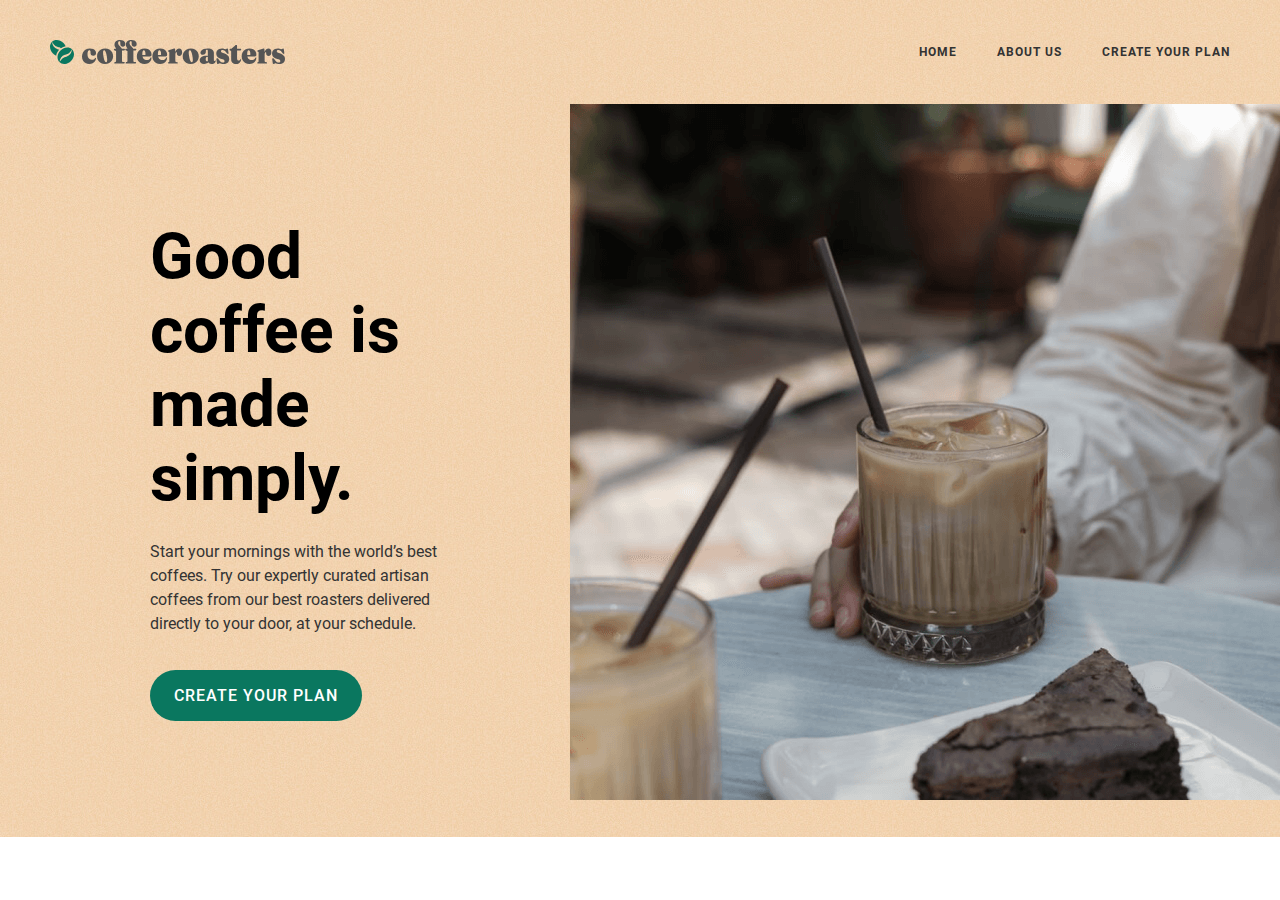
==== aboutus.html @ 38678e7b "the third data section of the site has been redesigned and the site’s logos have been given hover st" ====
<!DOCTYPE html>
<html lang="en">
<head>
    <meta charset="UTF-8">
    <meta http-equiv="X-UA-Compatible" content="IE=edge">
    <meta name="viewport" content="width=device-width, initial-scale=1.0">
    <title>CoffeRoasters</title>
    <!-- STYLE -->
    <link rel="stylesheet" href="css/normalize.css">
    <link rel="stylesheet" href="css/styles.css">
</head>
<body>
      <!-- SITE-HEADER -->
      <div class="site-header-wrapper">
        <header class="site-header">
            <div class="site-header-container container">
                <a class="site-header-logo" href="#">
                    <img class="site-header-logo-img" src="img/Group 3614.svg" alt="logo" width="235" height="24">
                </a>
                <!-- SITENAV -->
                <nav class="sitenav">
                    <ul class="sitenav-title-link-list">
                        <li class="sitenav-list"><a class="sitenav-link" href="#">HOME</a></li>
                        <li class="sitenav-list"><a class="sitenav-link" href="#">ABOUT US</a></li>
                        <li class="sitenav-list"><a class="sitenav-link" href="#">Create your plan</a></li>
                    </ul>
                </nav>
            </div>
        </header>
            <!-- FIRST-SECTION -->
            <section class="first-section">
                <div class="first-section-information container">
                    <div class="first-section-title">
                        <h2 class="first-section-heading">Good coffee is made simply.</h2>
                        <p class="first-section-text">Start your mornings with the world’s best coffees. Try our expertly curated artisan coffees from our best roasters delivered directly to your door, at your schedule.</p>
                        <a class="main-link" href="#">Create your plan</a>
                    </div>
                    <img class="first-section-img first-section-img-index" src="img/Rectangle679.png" alt="coffe" width="710" height="696" srcset="img/Rectangle679.png 1x, img/Rectangle679@2x.png 2x">
                </div>
            </section>
    </div>
</body>
</html>
---- css/styles.css ----
/* CUSTOM-PROPS */
:root {
    --background-main-link:#0A775F;
    --color-heading:#000;
    --color-main-heading-text:#333;
    --color:#fff;
    --color-main-links:#c99b67;
    --global-color:#F3D7B7;
    --section-link:#F8F8F2;
    --font:"Roboto", "Arial", sans-serif;
}
/* FONTS */
@font-face {
    font-family: 'Roboto';
    src: url('../fonts/Roboto-Bold.woff2') format('woff2'),
    url('../fonts/Roboto-Bold.woff') format('woff');
    font-weight: bold;
    font-style: normal;
    font-display: swap;
}

@font-face {
    font-family: 'Roboto';
    src: url('../fonts/Roboto-Regular.woff2') format('woff2'),
    url('../fonts/Roboto-Regular.woff') format('woff');
    font-weight: normal;
    font-style: normal;
    font-display: swap;
}

@font-face {
    font-family: 'Roboto';
    src: url('../fonts/Roboto-Medium.woff2') format('woff2'),
    url('../fonts/Roboto-Medium.woff') format('woff');
    font-weight: 500;
    font-style: normal;
    font-display: swap;
}

/* GLOBAL */
* {
    box-sizing: border-box;
}

html {
    
    height: 100%;
    scroll-behavior: smooth;
}

*,
*::before
*::after {
    box-sizing: inherit;
}

body {
    display: flex;
    flex-direction: column;
    height: 100%;
    padding: 0;
    margin: 0;
    font-weight: 400;
    font-size: 16px;
    line-height: 24px;
    background-color: var(--color);
    color: var(--color-main-heading-text);
    font-family: var(--font);
}

*:focus {
    outline-color: var(--background-main-link);                             
    outline-offset: 2px;
    outline-width: 2px;
    outline-style: dashed;
}

img {
    max-width: 100%;
    height: auto;
}

.container {
    width: 100%;
    max-width: 1440px;
    padding-left: 20px;
    padding-right: 20px;
    margin-left: auto;
    margin-right: auto;
}

/* SITE-HEADER */

.site-header-wrapper {
    background-color: var(--global-color);
    background-image: url("../img/site-header-fon.jpg");
}

.site-header {
    padding-top: 40px;
    padding-bottom: 40px;
}

.site-header-container {
    display: flex;
    align-items: center;
    justify-content: space-between;
    padding-left: 50px;
    padding-right: 50px;
}

.site-header-logo {
    display: flex;
    text-decoration: none;
    flex-shrink: 0;
    transition: 0.4s ease;
}

.site-header-logo:hover {
    opacity: 0.8;
}

.site-header-logo:active {
    opacity: 0.6;
}

.site-header-logo-img {
    display: block;
    width: 235px;
    height: 24px;
    margin-right: 10px;
    object-fit: contain;
}


/* SITENAV */
.sitenav-list {
    list-style: none;
}

.sitenav-list:not(:last-child) {
    margin-right: 40px;
}

.sitenav-title-link-list {
    display: flex;
    align-items: center;
    margin: 0;
    padding: 0;
}

.sitenav-link {
    display: block;
    font-weight: 700;
    font-size: 12px;
    line-height: normal;
    letter-spacing: 1px;
    font-weight: bold;
    text-transform: uppercase;
    text-decoration: none;
    white-space: nowrap;
    color: var(--color-main-heading-text);
}

.sitenav-link:hover {
    border-bottom: 2px solid var(--background-main-link);
}


.sitenav-link:active {
    opacity: 0.6;
}

/* FIRST-SECTION */

.first-section-information {
    display: flex;
    padding-left: 0;
    padding-right: 0;
}
.first-section-title {
    width: 100%;
    max-width: 730px;
    padding-top: 116px;
    padding-bottom: 116px;
    padding-left: 150px;
    padding-right: 116px;
}

.first-section-heading {
    font-size: 64px;
    line-height: 74px;
    margin-top: 0;
    margin-bottom: 24px;
    color: var(--color-heading);
}
.first-section-text {
    font-size: 16px;
    line-height: 24px;
    margin: 0;
    margin-bottom: 34px;
}

.main-link {
    display: inline-block;
    font-weight: 500;
    font-size: 16px;
    line-height: 19px;
    color: var(--color);
    background-color: var(--background-main-link);
    letter-spacing: 1px;
    font-variant: small-caps;
    padding: 16px 24px;
    border: none;
    cursor: pointer;
    border-radius: 100px;
    text-decoration: none;
    text-transform: uppercase;
    white-space: nowrap;
    transition: 0.5s ease;
}

.main-link:hover {
    color: var(--background-main-link);
    background-color: var(--color);
}

.first-section-img {
    width: 710px;
    object-fit: cover;
}

.first-section-img-index {
    height: 696px;
}

/* MAIN-CONTENT */
.main-content {
    flex-grow: 1;
}

.main-section {
    background-color: var(--color);
    margin-top: 20px;
    margin-bottom: 20px;
}

.main-info {
    padding-left: 143px;
    padding-right: 143px;
    padding-bottom: 50px;
    margin-right: 20px;
    margin-left: 20px;
    background-color: var(--color);
    background-image: url("../img/main-content-fon-bg.jpg");
}

.main-info-heading {
    font-weight: 700;
    font-size: 50px;
    line-height: 59px;
    text-align: center;
    text-transform: uppercase;
    margin: 0;
    margin-bottom: 80px;
    color: var(--color-heading);
}

.main-info-section {
    display: flex;
    align-items: center;
}

.main-info-section-img {
    flex-shrink: 0;
    width: 450px;
    height: 375px;
    object-fit: cover;
}

.main-info-title-one {
    padding-left: 117px;
    padding-right: 97px;
}

.main-info-title-two {
    padding-left: 157px;
    padding-right: 117px;
}

.main-info-title-three {
    padding-left: 117px;
    padding-right: 157px;
}

.main-info-title-four {
    padding-left: 157px;
    padding-right: 97px;
}

.main-info-section-heading {
    font-weight: 500;
    font-size: 48px;
    line-height: 56px;
    text-transform: uppercase;
    margin: 0;
    margin-bottom: 10px;
    color: var(--color-main-heading-text);
}

.main-info-section-text {
    width: 453px;
    font-size: 22px;
    line-height: 34px;
    margin: 0;
    color: var(--color-main-heading-text);
}

/* SUB-DATA */
.sub-section {
    background-color: var(--color); 
    margin-bottom: 289px;
}

.sub-data {
    background-image: url("../img/2fon-bg.jpg");
    background-color: var(--color-main-links);
    padding-top: 50px;
}

.sub-section-heading {
    font-weight: 700;
    font-size: 50px;
    line-height: 59px;
    text-align: center;
    color: var(--color);
    margin: 0;
    margin-bottom: 10px;
    text-transform: uppercase;
}

.sub-section-text {
    width: 581px;
    line-height: 28px;
    mix-blend-mode: normal;
    text-align: center;
    margin: 0;
    margin-left: 410px;
    margin-right: 409px;
    margin-bottom: 80px;
    color: var(--color);
}

.sub-data-section-info {
    display: flex;
    justify-content: center;
    list-style: none;
    padding: 0;
    margin: 0;
}

.sub-data-section-title {
    margin-bottom: -209px;
}

.sub-data-section-title:not(:last-child) {
    margin-right: 20px;
}

.sub-data-section-img {
    display: block;
    margin-bottom: 28px;
    max-width: 433px;
}

.sub-data-section-heading {
    font-weight: 500;
    font-size: 30px;
    line-height: 35px;
    font-variant: small-caps;
    margin: 0;
    margin-bottom: 10px;
    color: var(--color-main-heading-text);
}

.sub-data-section-text {
    width: 377px;
    font-size: 18px;
    line-height: 28px;
    margin: 0;
    color: var(--color-main-heading-text);
    
}

/* THIRD-SUBSECTION-DATA */
.how-work {
    background-color:var(--background-main-link);
    background-image: url("../img/3foon-bg.jpg");
    padding: 50px 30px;
    margin-bottom: 50px;
}

.choose-content-heading {
    margin-bottom: 80px;
}

.how-work-boxes {
    display: flex;
    list-style: none;
    margin: 0;
    margin-left: -20px;
    margin-bottom: 60px;
    padding: 0;
    counter-reset: how-work;
}

.how-work-box {
    display: flex;
    flex-direction: column;
    margin-left: 20px;
    counter-increment: how-work;
}

.how-work-box::before {
    width: 60px;
    height: 60px;
    background-color: #f8f8f2;
    border: 4px solid #c99b67;
    content: "";
    margin-bottom: 20px;
    display: block;

}

.how-work-box-content {
    display: flex;
    flex-direction: column;
    width: 433px;
    height: 396px;
    padding: 20px 20px 40px;
    background-color: var(--section-link);
}

.how-work-box-content::before {
    content: "0" counter(how-work);
    align-self: end;
    font-size: 64px;
    line-height: 75px;
    margin-bottom: 45px;
}

.how-work-box-content-heading {
    width: 250px;
    font-weight: 500;
    font-size: 40px;
    line-height: 47px;
    margin: 0;
    margin-bottom: 10px; 
    text-transform: uppercase;
}

.how-work-box-content-text {
    margin: 0;
}

.how-work-link {
    text-align: center;
}

.how-work-main-link {
    background-color: var(--color-main-links);
}

.how-work-main-link:hover {
    color: #0A775F;
    background-color: var(--color);
}

/* FOOTER */
.site-footer {
    background-image: url("../img/footer-fon-bg.jpg");
    background-color: var(--global-color);
    padding-top: 60px;
    padding-bottom: 60px;
}

.site-footer-container {
    display: flex;
    align-items: center;
    justify-content: space-between;
    padding-left: 50px;
    padding-right: 50px;
}

.site-footer-logo {
    display: block;
    width: 235px;
    height: 24px;
    transition: 0.4s ease;
}

.site-footer-logo:hover {
    opacity: 0.8;
}

.site-footer-logo:active {
    opacity: 0.6;
}

.site-footer-link-list {
    display: flex;
    align-items: center;
    padding: 0;
    margin: 0;
}

.site-footer-list {
    list-style: none;
}

.site-footer-list:not(:last-child) {
    margin-right: 40px;
}

.site-footer-link {
    text-decoration: none;
    font-weight: 700;
    line-height: 19px;
    text-align: center;
    letter-spacing: 1px;
    text-transform: uppercase;
    color: var(--color-main-heading-text);
}

.site-footer-link:hover {
    color: var(--background-main-link);
    border-bottom: 2px solid var(--background-main-link);
}

.social-network {
    display: flex;
    align-items: center;
    padding: 0;
    margin: 0;
}

.social-network-icon {
    list-style: none;
}

.social-network-icon:not(:last-child) {
    margin-right: 30px;
}

.social-network-icon-link {
    display: flex;
    width: 30px;
    height: 30px;
    color: var(--color-main-heading-text);
    transition: 0.4s ease;
}

.social-network-icon-link:hover {
    opacity: 0.4;
}

/* RETINA-BG */
@media
only screen and (-webkit-min-device-pixel-ratio: 2),
only screen and (   min--moz-device-pixel-ratio: 2),
only screen and (     -o-min-device-pixel-ratio: 2/1),
only screen and (        min-device-pixel-ratio: 2),
only screen and (                min-resolution: 192dpi),
only screen and (                min-resolution: 2dppx) { 
.site-header {
    background-image: url("../img/site-header-fon@2x.jpg");
}   
.sub-data {
    background-image: url("../img/2fon-bg@2x.jpg");
}
.how-work {
    background-image: url("../img/3foon-bg@2x.png");
}
.site-footer {
    background-image: url("../img/footer-fon-bg@2x.jpg");
}
.main-info {
    background-image: url("../img/main-content-fon-bg@2x.png");
}
}
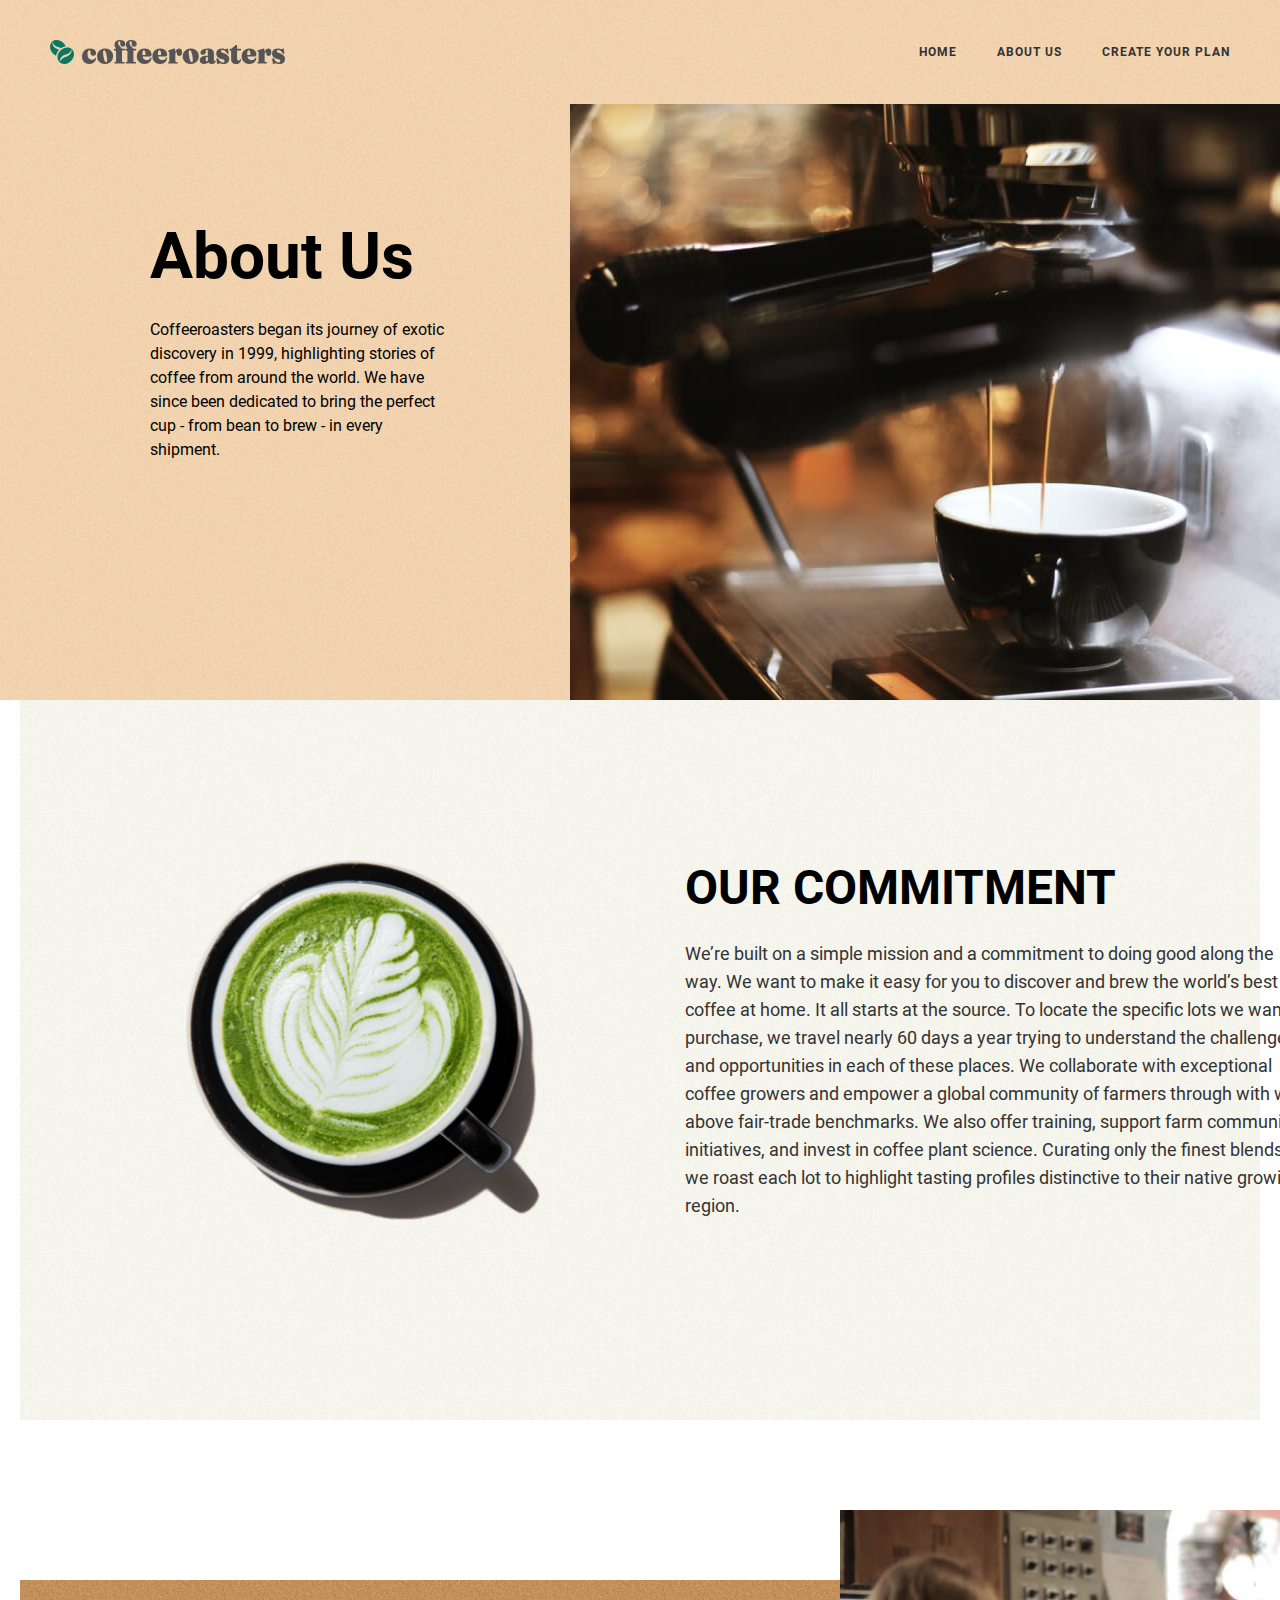
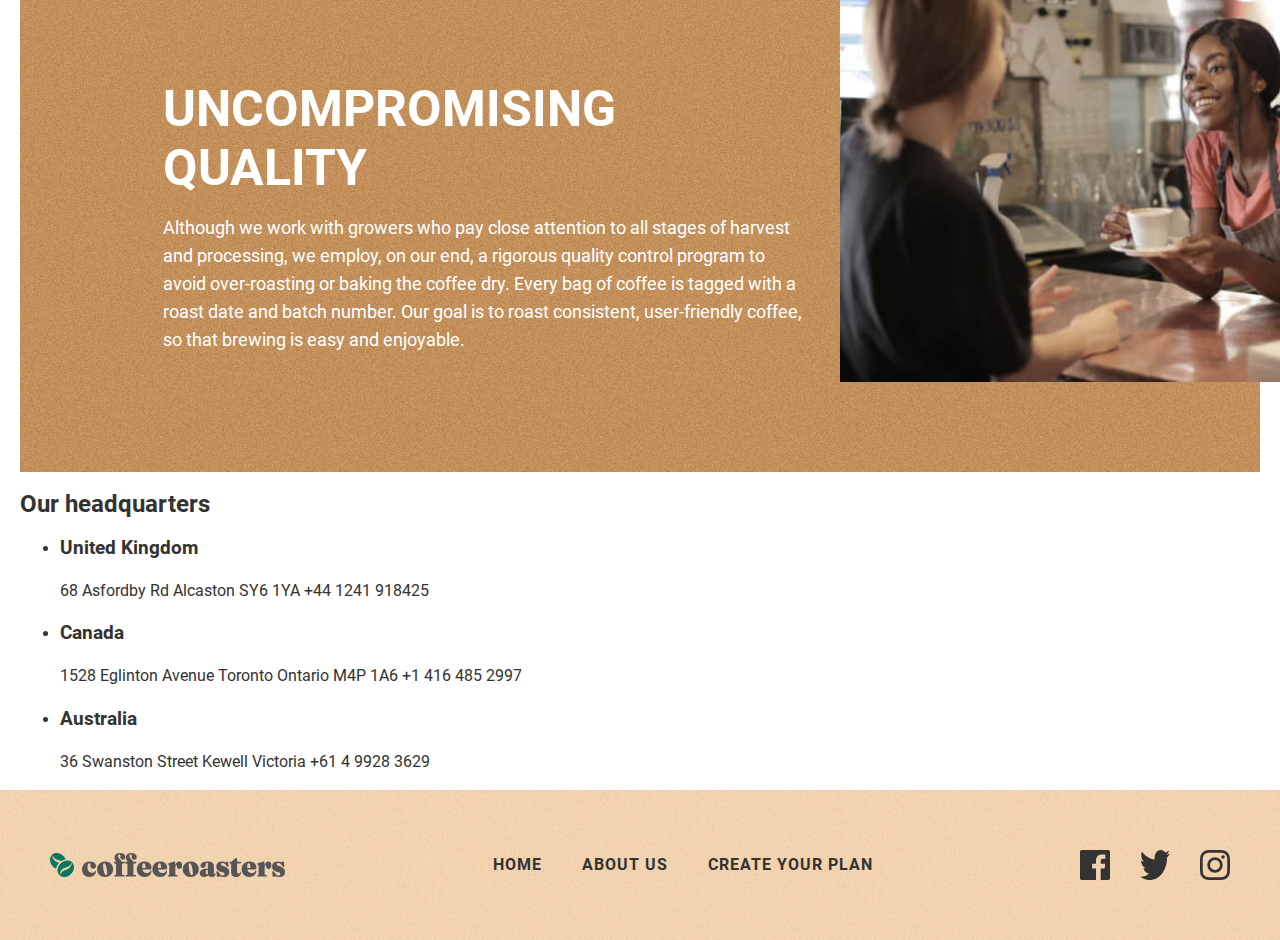
==== commit fb4602e5: "add main-quality style" ====
--- a/aboutus.html
+++ b/aboutus.html
@@ -10,8 +10,8 @@
     <link rel="stylesheet" href="css/styles.css">
 </head>
 <body>
-      <!-- SITE-HEADER -->
-      <div class="site-header-wrapper">
+    <!-- SITE-HEADER -->
+    <div class="site-header-wrapper">
         <header class="site-header">
             <div class="site-header-container container">
                 <a class="site-header-logo" href="#">
@@ -20,24 +20,103 @@
                 <!-- SITENAV -->
                 <nav class="sitenav">
                     <ul class="sitenav-title-link-list">
-                        <li class="sitenav-list"><a class="sitenav-link" href="#">HOME</a></li>
+                        <li class="sitenav-list"><a class="sitenav-link" href="index.html">HOME</a></li>
                         <li class="sitenav-list"><a class="sitenav-link" href="#">ABOUT US</a></li>
                         <li class="sitenav-list"><a class="sitenav-link" href="#">Create your plan</a></li>
                     </ul>
                 </nav>
             </div>
         </header>
-            <!-- FIRST-SECTION -->
-            <section class="first-section">
-                <div class="first-section-information container">
-                    <div class="first-section-title">
-                        <h2 class="first-section-heading">Good coffee is made simply.</h2>
-                        <p class="first-section-text">Start your mornings with the world’s best coffees. Try our expertly curated artisan coffees from our best roasters delivered directly to your door, at your schedule.</p>
-                        <a class="main-link" href="#">Create your plan</a>
+        <!-- FIRST-SECTION -->
+        <section class="first-section">
+            <div class="first-section-information container">
+                <div class="first-section-title">
+                    <h2 class="first-section-heading">About Us</h2>
+                    <p class="first-section-text first-section-text-two">Coffeeroasters began its journey of exotic discovery in 1999, highlighting stories of coffee from around the world. We have since been dedicated to bring the perfect cup - from bean to brew - in every shipment.</p>
+                </div>
+                <img class="first-section-img first-section-img-two" src="img/headeraboutus.jpg" alt="coffe" width="710" height="596" srcset="img/headeraboutus.jpg 1x, img/headeraboutus@2x.jpg 2x">
+            </div>
+        </section>
+    </div>
+    
+    <!-- OUR COMMITMENT -->
+    <main>
+        <div class="container">
+            <div class="main-commitment">
+                <div class="our-commitment">
+                    <div class="commit">
+                        <h2 class="our-commitment-heading main-info-section-heading">Our commitment</h2>
+                        <p class="our-commitment-text sub-data-section-text">We’re built on a simple mission and a commitment to doing good along the way. We want to make it easy for you to discover and brew the world’s best coffee at home. It all starts at the source. To locate the specific lots we want to purchase, we travel nearly 60 days a year trying to understand the challenges and opportunities in each of these places. We collaborate with exceptional coffee growers and empower a global community of farmers through with well above fair-trade benchmarks. We also offer training, support farm community initiatives, and invest in coffee plant science. Curating only the finest blends, we roast each lot to highlight tasting profiles distinctive to their native growing region.</p>
                     </div>
-                    <img class="first-section-img first-section-img-index" src="img/Rectangle679.png" alt="coffe" width="710" height="696" srcset="img/Rectangle679.png 1x, img/Rectangle679@2x.png 2x">
                 </div>
-            </section>
-    </div>
+            </div>
+            <!-- UNCOMPROMISING-QUALITY -->
+            <div class="main-quality">
+                <div class="main-quality-info">
+                    <div class="main-heading-text-wrapper">
+                        <h2 class="main-quality-heading sub-section-heading">Uncompromising quality</h2>
+                        <p class="main-quality-text sub-data-section-text">Although we work with growers who pay close attention to all stages of harvest and processing, we employ, on our end, a rigorous quality control program to avoid over-roasting or baking the coffee dry. Every bag of coffee is tagged with a roast date and batch number. Our goal is to roast consistent, user-friendly coffee, so that brewing is easy and enjoyable.</p>
+                    </div>
+                    <img class="main-quality-img" src="img/quality-img.jpg" alt="photos" width="550" height="500" srcset="img/quality-img.jpg 1x, img/quality-img@2x.jpg 2x">
+                </div>
+            </div>
+
+                <div class="">
+                    <h2 class="">Our headquarters</h2>
+                    <ul class="">
+                        <li class="">
+                            <div class="">
+                                <h3 class="">United Kingdom</h3>
+                                <p class="">68  Asfordby Rd Alcaston SY6 1YA +44 1241 918425</p>
+                            </div>
+                        </li>
+                        <li class="">
+                            <div class="">
+                                <h3 class="">Canada</h3>
+                                <p class="">1528  Eglinton Avenue Toronto Ontario M4P 1A6  +1 416 485 2997</p>
+                            </div>
+                        </li>
+                        <li class="">
+                            <div class="">
+                                <h3 class="">Australia</h3>
+                                <p class="">36 Swanston Street Kewell Victoria +61 4 9928 3629</p>
+                                </div>
+                            </li>
+                        </ul>
+                    </div>
+                </div>
+        </div>
+    </main>
+       <!-- FOOTER -->
+       <footer class="site-footer">
+        <div class="site-footer-container container">
+            <a class="site-footer-logo" href="#">
+                <img class="site-header-logo-img" src="img/Group 3614.svg" alt="logo" width="235" height="24">
+            </a>
+
+                <ul class="site-footer-link-list">
+                    <li class="site-footer-list"><a class="site-footer-link" href="#">HOME</a></li>
+                    <li class="site-footer-list"><a class="site-footer-link" href="#">ABOUT US</a></li>
+                    <li class="site-footer-list"><a class="site-footer-link" href="#">Create your plan</a></li>
+                </ul>
+                <ul class="social-network">
+                    <li class="social-network-icon">
+                        <a class="social-network-icon-link" href="https://www.facebook.com/">
+                            <img src="img/facebook.svg" alt="facebook" width="30" height="30">
+                        </a>
+                    </li>
+                    <li class="social-network-icon">
+                        <a class="social-network-icon-link" href="https://www.twitter.com/">
+                            <img src="img/twitter.svg" alt="twitter" width="30" height="30">
+                        </a>
+                    </li>
+                    <li class="social-network-icon">
+                        <a class="social-network-icon-link" href="https://www.instagram.com/accounts/login/">
+                            <img src="img/instagram.svg" alt="instagram" width="30" height="30">
+                        </a>
+                    </li>
+                </ul>
+        </div>
+    </footer>
 </body>
 </html>--- a/css/styles.css
+++ b/css/styles.css
@@ -199,6 +199,12 @@
     line-height: 24px;
     margin: 0;
     margin-bottom: 34px;
+    color: var(--color-heading);
+}
+
+/* ABOUT-US */
+.first-section-text-two {
+    margin-bottom: 0;
 }
 
 .main-link {
@@ -227,11 +233,12 @@
 
 .first-section-img {
     width: 710px;
+    height: 696px;
     object-fit: cover;
 }
 
-.first-section-img-index {
-    height: 696px;
+.first-section-img-two {
+    height: 596px;
 }
 
 /* MAIN-CONTENT */
@@ -246,11 +253,7 @@
 }
 
 .main-info {
-    padding-left: 143px;
-    padding-right: 143px;
-    padding-bottom: 50px;
-    margin-right: 20px;
-    margin-left: 20px;
+    padding: 50px 143px;
     background-color: var(--color);
     background-image: url("../img/main-content-fon-bg.jpg");
 }
@@ -308,6 +311,13 @@
     color: var(--color-main-heading-text);
 }
 
+/* ABOUT-US */
+.our-commitment-heading {
+    font-weight: 700; 
+    color: var(--color-heading);
+    margin-bottom: 24px;
+}
+
 .main-info-section-text {
     width: 453px;
     font-size: 22px;
@@ -391,6 +401,11 @@
     color: var(--color-main-heading-text);
     
 }
+/* ABOUT-US */
+.our-commitment-text {
+    width: 626px;
+}
+
 
 /* THIRD-SUBSECTION-DATA */
 .how-work {
@@ -587,4 +602,67 @@
 .main-info {
     background-image: url("../img/main-content-fon-bg@2x.png");
 }
-}
+.main-commitment {
+    background-image: url("../img/commitmentfon@2x.jpg");
+}
+.our-commitment {
+    background-image: url("../img/commitmentfon@2x.jpg");
+}
+.main-quality {
+    background-image: url("../img/fon-quality@2x.png");
+}
+}
+
+/* MAIN-COMMITMENT */
+.main-commitment {
+    background-image: url("../img/commitmentfon.jpg");
+    padding: 160px  64px 200px 165px;
+    margin-bottom: 160px;
+}
+
+.our-commitment {
+    background-image: url("../img/out-bg.png");
+    background-repeat: no-repeat;
+    background-size: contain;
+}
+
+.commit {
+    margin-left: 500px;
+}
+
+/* <!-- THIRD-DATA-SECTION --> */
+.main-quality {
+    background-image: url("../img/fon-quality.png");
+    margin-bottom: 20px;
+}
+
+.main-quality-info {
+    display: flex;
+    justify-content: space-between;
+}
+
+.main-heading-text-wrapper {
+    padding-left: 143px;
+    padding-top: 100px;
+    padding-bottom: 118px;
+    padding-right: 38px;
+
+}
+
+.main-quality-heading {
+    margin-bottom: 16px;
+    width: 200px;
+}
+
+.main-quality-text {
+    width: 639px; 
+    color: var(--color);
+}
+
+.main-quality-img {
+    width: 550px;
+    object-fit: contain;
+    margin-top: -80px;
+    padding-bottom: 80px;
+    padding-right: 30px;
+}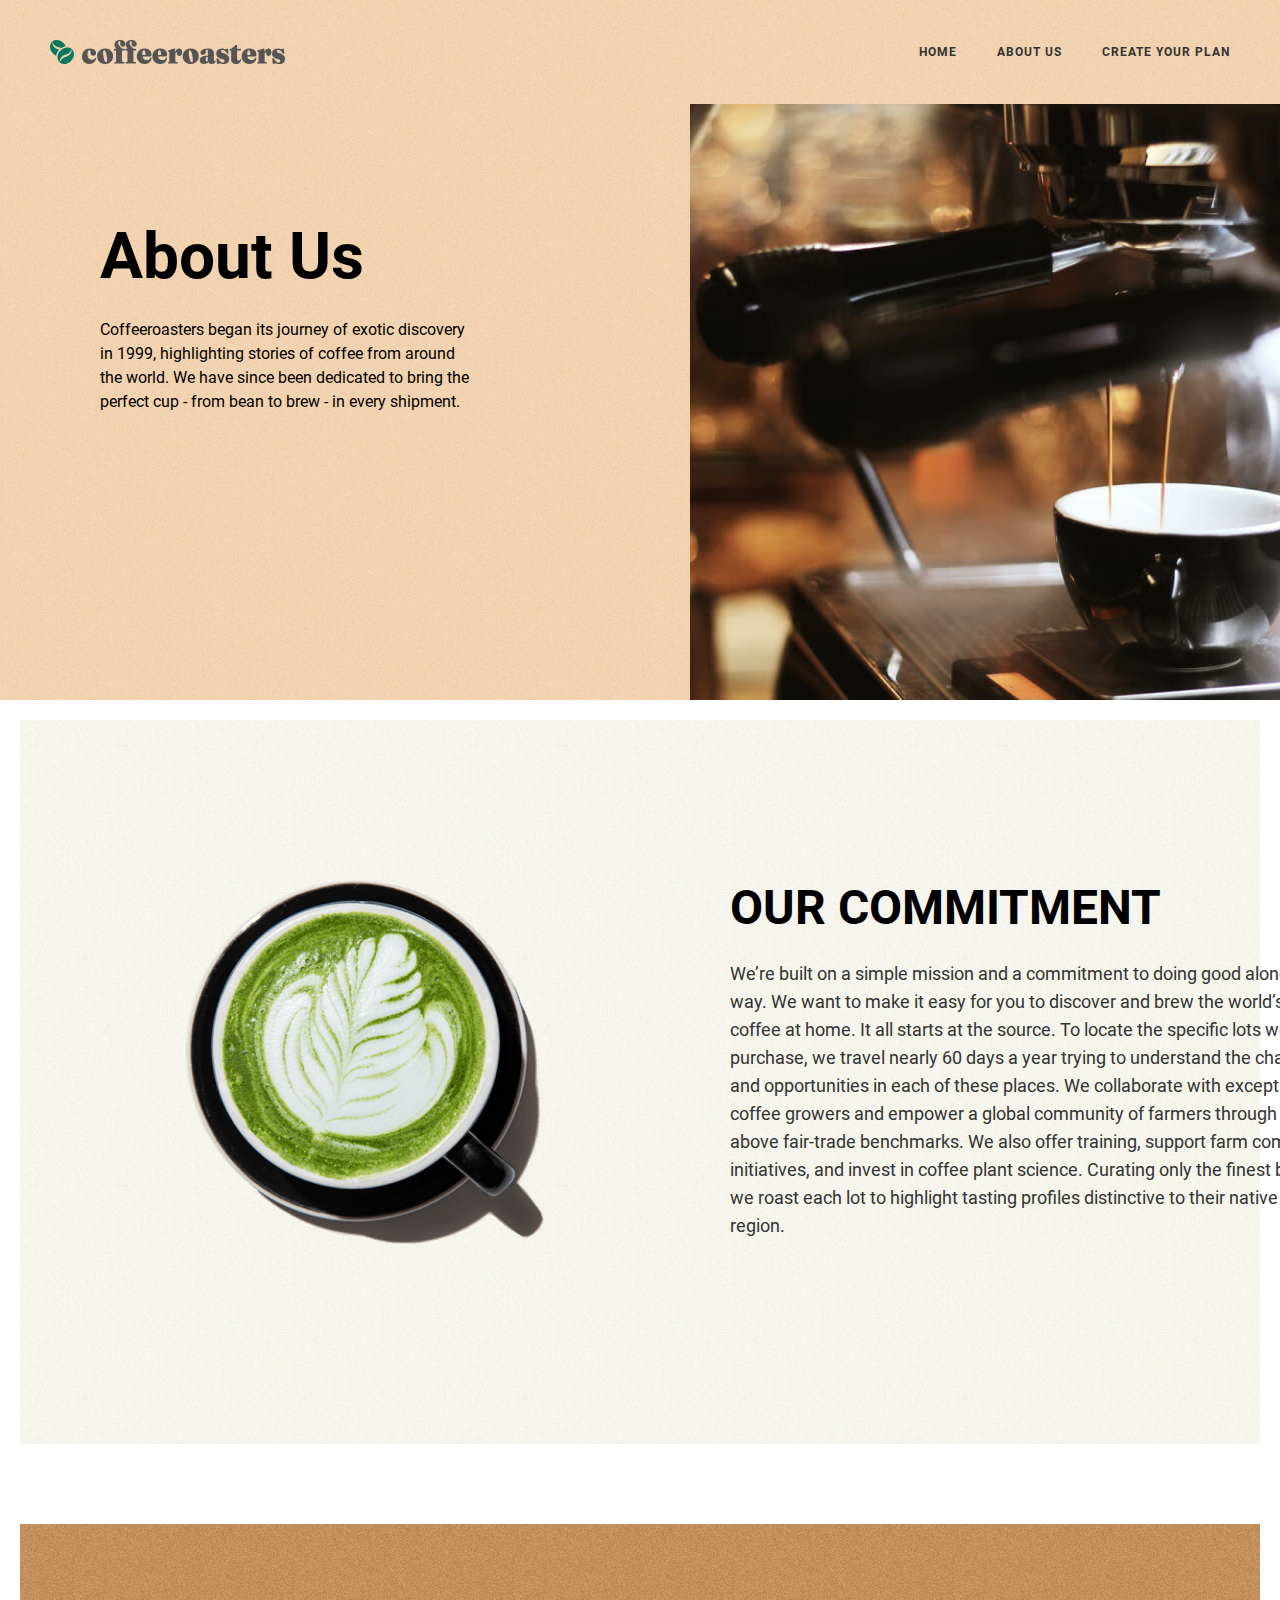
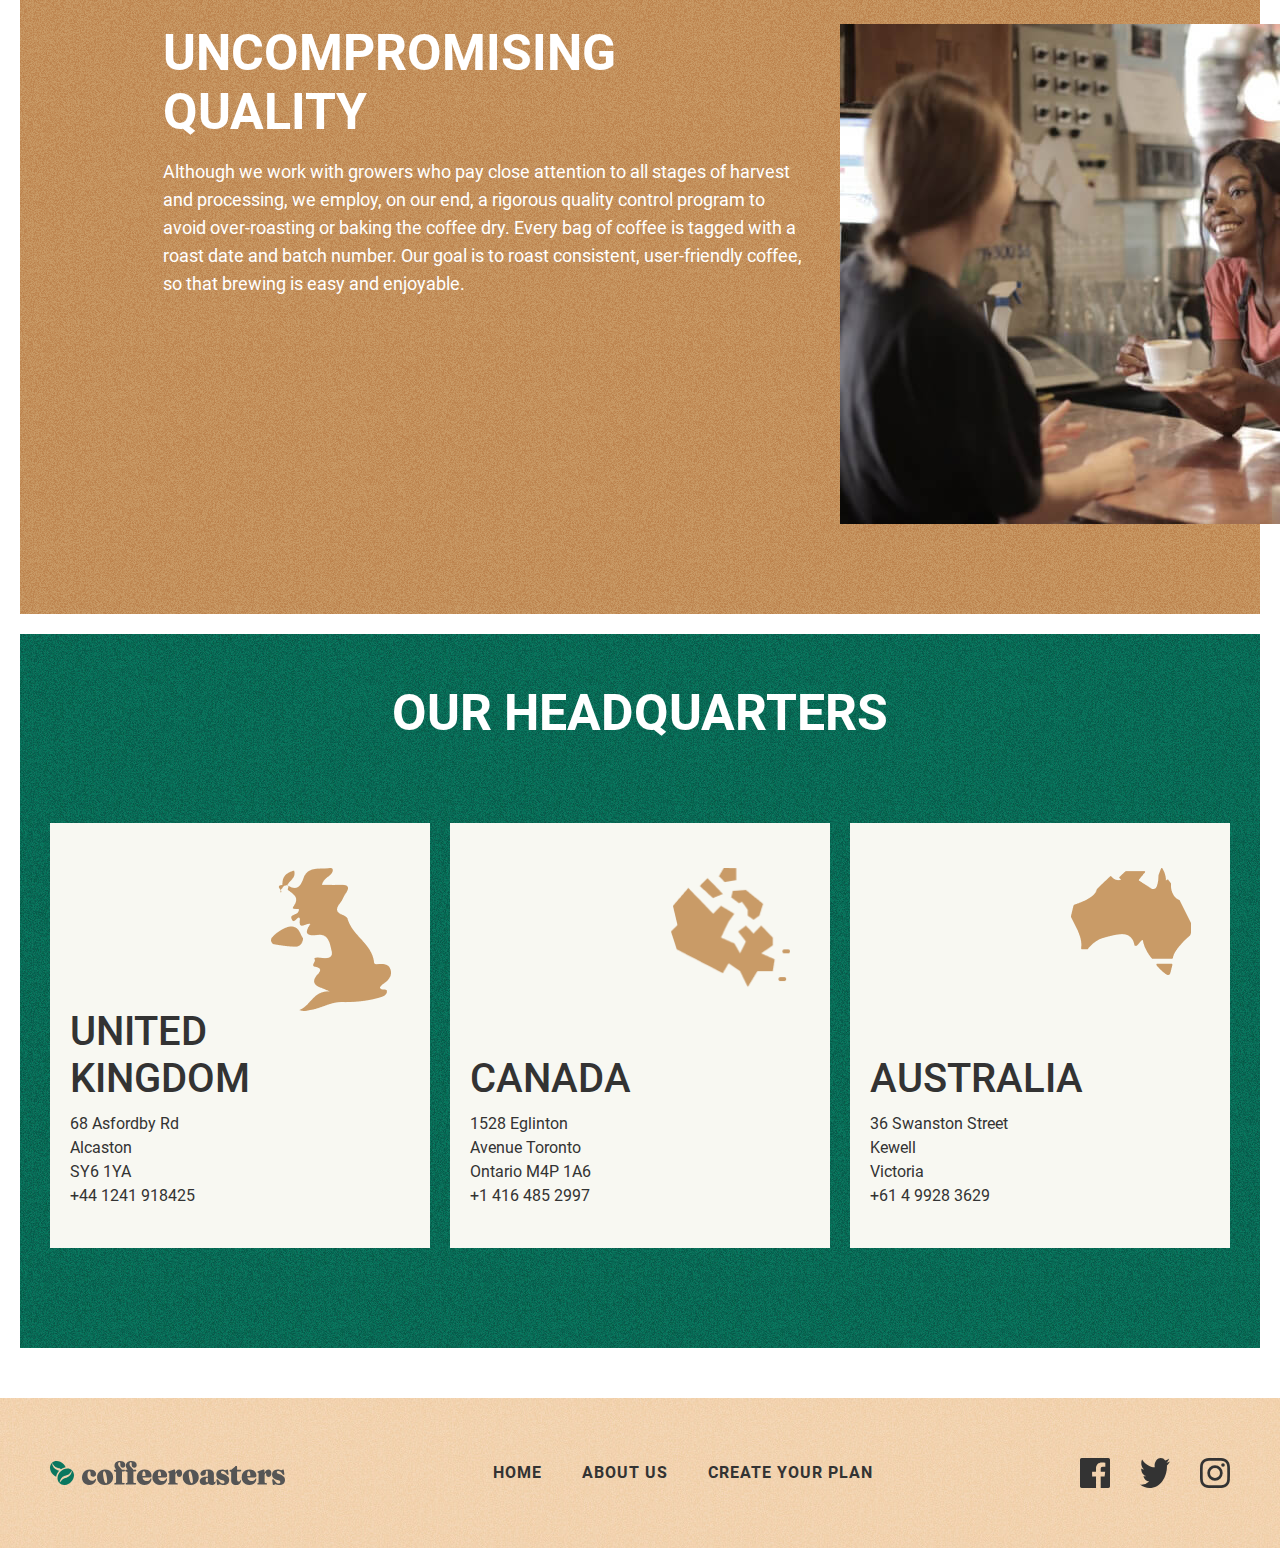
==== commit 13028841: "added style about us" ====
--- a/aboutus.html
+++ b/aboutus.html
@@ -44,6 +44,7 @@
         <div class="container">
             <div class="main-commitment">
                 <div class="our-commitment">
+                    <img class="our-commitment-img" src="img/bacfoon.png" alt="photos" width="" height="" srcset="img/bacfoon.png 1x, img/bacfoon@2x.png 2x">
                     <div class="commit">
                         <h2 class="our-commitment-heading main-info-section-heading">Our commitment</h2>
                         <p class="our-commitment-text sub-data-section-text">We’re built on a simple mission and a commitment to doing good along the way. We want to make it easy for you to discover and brew the world’s best coffee at home. It all starts at the source. To locate the specific lots we want to purchase, we travel nearly 60 days a year trying to understand the challenges and opportunities in each of these places. We collaborate with exceptional coffee growers and empower a global community of farmers through with well above fair-trade benchmarks. We also offer training, support farm community initiatives, and invest in coffee plant science. Curating only the finest blends, we roast each lot to highlight tasting profiles distinctive to their native growing region.</p>
@@ -60,63 +61,68 @@
                     <img class="main-quality-img" src="img/quality-img.jpg" alt="photos" width="550" height="500" srcset="img/quality-img.jpg 1x, img/quality-img@2x.jpg 2x">
                 </div>
             </div>
-
-                <div class="">
-                    <h2 class="">Our headquarters</h2>
-                    <ul class="">
-                        <li class="">
-                            <div class="">
-                                <h3 class="">United Kingdom</h3>
-                                <p class="">68  Asfordby Rd Alcaston SY6 1YA +44 1241 918425</p>
+            
+            <section class="data-section">
+                <div class="main-work how-work">
+                    <h2 class="choose-content-heading sub-section-heading">Our headquarters</h2>
+                    <ul class="how-work-boxes">
+                        <li class="how-work-box-two">
+                            <div class="how-work-box-content-one">
+                                <h3 class="how-work-box-content-heading">United Kingdom</h3>
+                                <p class="how-work-box-content-text box-text">68  Asfordby Rd <br> Alcaston <br> SY6 1YA <br> +44 1241 918425</p>
                             </div>
+                            <img class="how-work-box-img-united box-img" src="" alt="karta" width="120" height="143" srcset="img/united.png 1x, img/united@2x.png 2x">
                         </li>
-                        <li class="">
-                            <div class="">
-                                <h3 class="">Canada</h3>
-                                <p class="">1528  Eglinton Avenue Toronto Ontario M4P 1A6  +1 416 485 2997</p>
+                        <li class="how-work-box-two">
+                            <div class="how-work-box-content-two">
+                                <h3 class="how-work-box-content-heading">Canada</h3>
+                                <p class="how-work-box-content-text box-text">1528  Eglinton Avenue Toronto <br> Ontario M4P 1A6 <br> +1 416 485 2997</p>
                             </div>
+                            <img class="how-work-box-img-canada box-img" src="" alt="karta" width="120" height="143" srcset="img/canada.png 1x, img/canada@2x.png 2x">
                         </li>
-                        <li class="">
-                            <div class="">
-                                <h3 class="">Australia</h3>
-                                <p class="">36 Swanston Street Kewell Victoria +61 4 9928 3629</p>
-                                </div>
-                            </li>
-                        </ul>
-                    </div>
+                        <li class="how-work-box-two">
+                            <div class="how-work-box-content-third">
+                                <h3 class="how-work-box-content-heading">Australia</h3>
+                                <p class="how-work-box-content-text box-text">36 Swanston Street <br> Kewell <br> Victoria <br> +61 4 9928 3629</p>
+                            </div>
+                            <img class="how-work-box-img-australia box-img" src="" alt="karta" width="120" height="143" srcset="img/australia.png 1x, img/australia@2x.png 2x">
+                        </li>
+                    </ul>
                 </div>
-        </div>
-    </main>
-       <!-- FOOTER -->
-       <footer class="site-footer">
-        <div class="site-footer-container container">
-            <a class="site-footer-logo" href="#">
-                <img class="site-header-logo-img" src="img/Group 3614.svg" alt="logo" width="235" height="24">
-            </a>
-
-                <ul class="site-footer-link-list">
-                    <li class="site-footer-list"><a class="site-footer-link" href="#">HOME</a></li>
-                    <li class="site-footer-list"><a class="site-footer-link" href="#">ABOUT US</a></li>
-                    <li class="site-footer-list"><a class="site-footer-link" href="#">Create your plan</a></li>
-                </ul>
-                <ul class="social-network">
-                    <li class="social-network-icon">
-                        <a class="social-network-icon-link" href="https://www.facebook.com/">
-                            <img src="img/facebook.svg" alt="facebook" width="30" height="30">
-                        </a>
-                    </li>
-                    <li class="social-network-icon">
-                        <a class="social-network-icon-link" href="https://www.twitter.com/">
-                            <img src="img/twitter.svg" alt="twitter" width="30" height="30">
-                        </a>
-                    </li>
-                    <li class="social-network-icon">
-                        <a class="social-network-icon-link" href="https://www.instagram.com/accounts/login/">
-                            <img src="img/instagram.svg" alt="instagram" width="30" height="30">
-                        </a>
-                    </li>
-                </ul>
-        </div>
-    </footer>
+            </div>
+        </section>
+    </div>
+</main>
+<!-- FOOTER -->
+<footer class="site-footer">
+    <div class="site-footer-container container">
+        <a class="site-footer-logo" href="#">
+            <img class="site-header-logo-img" src="img/Group 3614.svg" alt="logo" width="235" height="24">
+        </a>
+        
+        <ul class="site-footer-link-list">
+            <li class="site-footer-list"><a class="site-footer-link" href="#">HOME</a></li>
+            <li class="site-footer-list"><a class="site-footer-link" href="#">ABOUT US</a></li>
+            <li class="site-footer-list"><a class="site-footer-link" href="#">Create your plan</a></li>
+        </ul>
+        <ul class="social-network">
+            <li class="social-network-icon">
+                <a class="social-network-icon-link" href="https://www.facebook.com/">
+                    <img src="img/facebook.svg" alt="facebook" width="30" height="30">
+                </a>
+            </li>
+            <li class="social-network-icon">
+                <a class="social-network-icon-link" href="https://www.twitter.com/">
+                    <img src="img/twitter.svg" alt="twitter" width="30" height="30">
+                </a>
+            </li>
+            <li class="social-network-icon">
+                <a class="social-network-icon-link" href="https://www.instagram.com/accounts/login/">
+                    <img src="img/instagram.svg" alt="instagram" width="30" height="30">
+                </a>
+            </li>
+        </ul>
+    </div>
+</footer>
 </body>
 </html>--- a/css/styles.css
+++ b/css/styles.css
@@ -171,20 +171,16 @@
     opacity: 0.6;
 }
 
-/* FIRST-SECTION */
+/* /* FIRST-SECTION * */
 
 .first-section-information {
-    display: flex;
-    padding-left: 0;
-    padding-right: 0;
+    width: 1420px;
+    display: flex;
+    justify-content: space-between;
+    padding-left: 100px;
 }
 .first-section-title {
-    width: 100%;
-    max-width: 730px;
     padding-top: 116px;
-    padding-bottom: 116px;
-    padding-left: 150px;
-    padding-right: 116px;
 }
 
 .first-section-heading {
@@ -205,6 +201,7 @@
 /* ABOUT-US */
 .first-section-text-two {
     margin-bottom: 0;
+    width: 372px;
 }
 
 .main-link {
@@ -423,8 +420,7 @@
     display: flex;
     list-style: none;
     margin: 0;
-    margin-left: -20px;
-    margin-bottom: 60px;
+    margin-bottom: 50px;
     padding: 0;
     counter-reset: how-work;
 }
@@ -465,7 +461,7 @@
 }
 
 .how-work-box-content-heading {
-    width: 250px;
+    width: 0;
     font-weight: 500;
     font-size: 40px;
     line-height: 47px;
@@ -605,7 +601,7 @@
 .main-commitment {
     background-image: url("../img/commitmentfon@2x.jpg");
 }
-.our-commitment {
+.main-commitment {
     background-image: url("../img/commitmentfon@2x.jpg");
 }
 .main-quality {
@@ -617,23 +613,31 @@
 .main-commitment {
     background-image: url("../img/commitmentfon.jpg");
     padding: 160px  64px 200px 165px;
-    margin-bottom: 160px;
+    margin-bottom: 80px;
+    margin-top: 20px;
 }
 
 .our-commitment {
-    background-image: url("../img/out-bg.png");
-    background-repeat: no-repeat;
-    background-size: contain;
+    display: flex;
 }
 
 .commit {
-    margin-left: 500px;
+    margin-left: 185px;
+}
+
+.our-commitment-img {
+    width: 360px;
+    height: 364px;
 }
 
 /* <!-- THIRD-DATA-SECTION --> */
 .main-quality {
     background-image: url("../img/fon-quality.png");
     margin-bottom: 20px;
+    padding-top: 100px;
+    padding-left: 143px;
+    padding-bottom: 90px;
+    padding-right: 30px;
 }
 
 .main-quality-info {
@@ -642,27 +646,70 @@
 }
 
 .main-heading-text-wrapper {
-    padding-left: 143px;
-    padding-top: 100px;
-    padding-bottom: 118px;
-    padding-right: 38px;
+    margin-right: 38px;
+
 
 }
 
 .main-quality-heading {
     margin-bottom: 16px;
-    width: 200px;
-}
-
-.main-quality-text {
-    width: 639px; 
+    text-align: left;
+}
+
+.main-quality-text { 
     color: var(--color);
+    width: 639px;
 }
 
 .main-quality-img {
     width: 550px;
     object-fit: contain;
-    margin-top: -80px;
-    padding-bottom: 80px;
-    padding-right: 30px;
+}
+
+/* HOW-WORK-TWO */
+.how-work-box-two:not(:last-child) {
+margin-right: 20px;
+}
+
+.how-work-box-two {
+    display: flex;
+    width: 433px;
+    background-color: var(--section-link);
+    padding: 45px 55px 40px 20px;
+    }
+
+.how-work-box-content-one {
+    margin-top: 140px;
+    margin-right: 60px;
+    
+}
+
+.how-work-box-content-two {
+    margin-top: 187px;
+    margin-right: 60px;
+}
+
+.how-work-box-content-third {
+    margin-top: 187px;
+    margin-right: 60px
+}
+
+.box-text {
+    width: 141px;
+}
+
+.box-img {
+    width: 120px;
+}
+
+.how-work-box-img-united {
+    height: 143px;
+}
+
+.how-work-box-img-canada {
+    height: 120px;
+}
+
+.how-work-box-img-australia {
+    height: 107px;
 }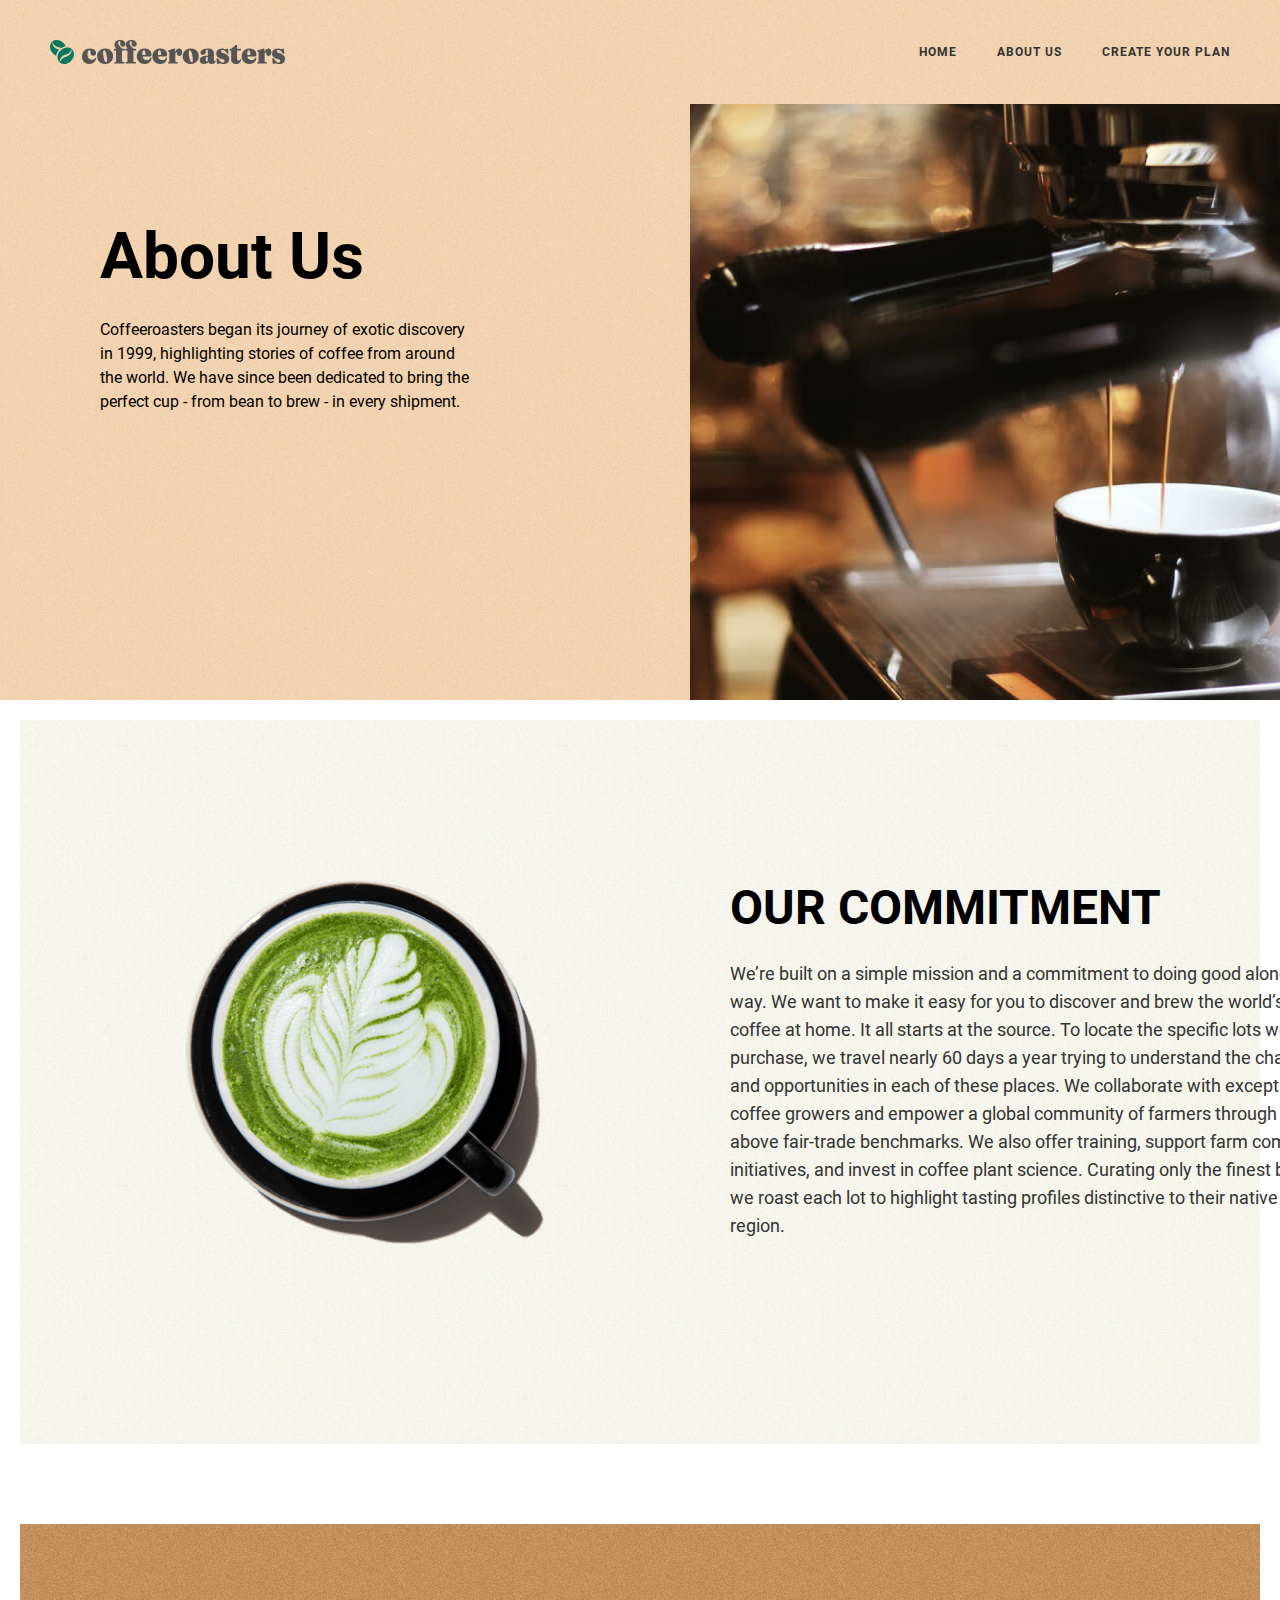
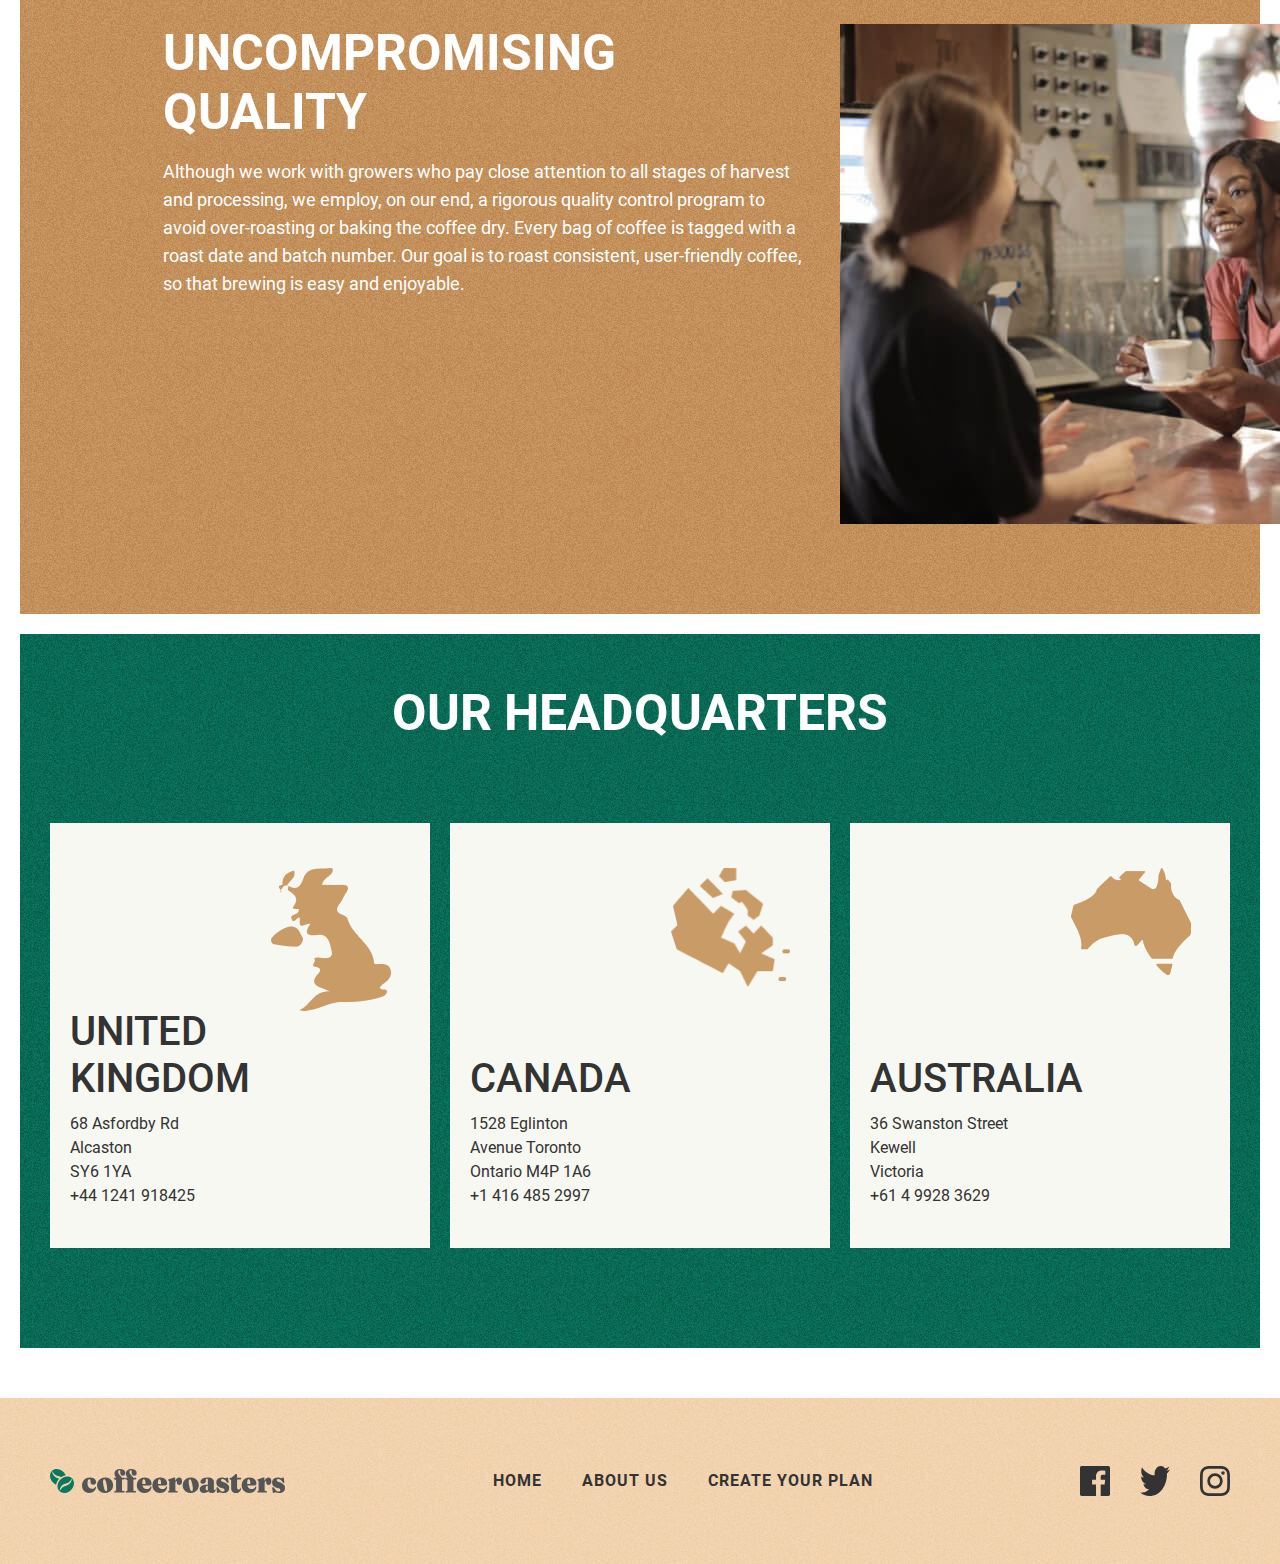
==== commit 722b56b9: "deficiencies on the site have been rectified" ====
--- a/aboutus.html
+++ b/aboutus.html
@@ -15,7 +15,7 @@
         <header class="site-header">
             <div class="site-header-container container">
                 <a class="site-header-logo" href="#">
-                    <img class="site-header-logo-img" src="img/Group 3614.svg" alt="logo" width="235" height="24">
+                    <img class="site-header-logo-img" src="img/Group3614.svg" alt="logo" width="235" height="24">
                 </a>
                 <!-- SITENAV -->
                 <nav class="sitenav">
@@ -97,7 +97,7 @@
 <footer class="site-footer">
     <div class="site-footer-container container">
         <a class="site-footer-logo" href="#">
-            <img class="site-header-logo-img" src="img/Group 3614.svg" alt="logo" width="235" height="24">
+            <img class="site-header-logo-img" src="img/Group3614.svg" alt="logo" width="235" height="24">
         </a>
         
         <ul class="site-footer-link-list">
--- a/css/styles.css
+++ b/css/styles.css
@@ -181,6 +181,10 @@
 }
 .first-section-title {
     padding-top: 116px;
+}
+
+.first-section-wrapper {
+    margin-right: 116px;
 }
 
 .first-section-heading {
@@ -444,12 +448,11 @@
 }
 
 .how-work-box-content {
+    background-color: var(--section-link);
     display: flex;
     flex-direction: column;
-    width: 433px;
-    height: 396px;
+    flex-grow: 1;
     padding: 20px 20px 40px;
-    background-color: var(--section-link);
 }
 
 .how-work-box-content::before {
@@ -491,8 +494,8 @@
 .site-footer {
     background-image: url("../img/footer-fon-bg.jpg");
     background-color: var(--global-color);
-    padding-top: 60px;
-    padding-bottom: 60px;
+    padding-top: 68px;
+    padding-bottom: 68px;
 }
 
 .site-footer-container {
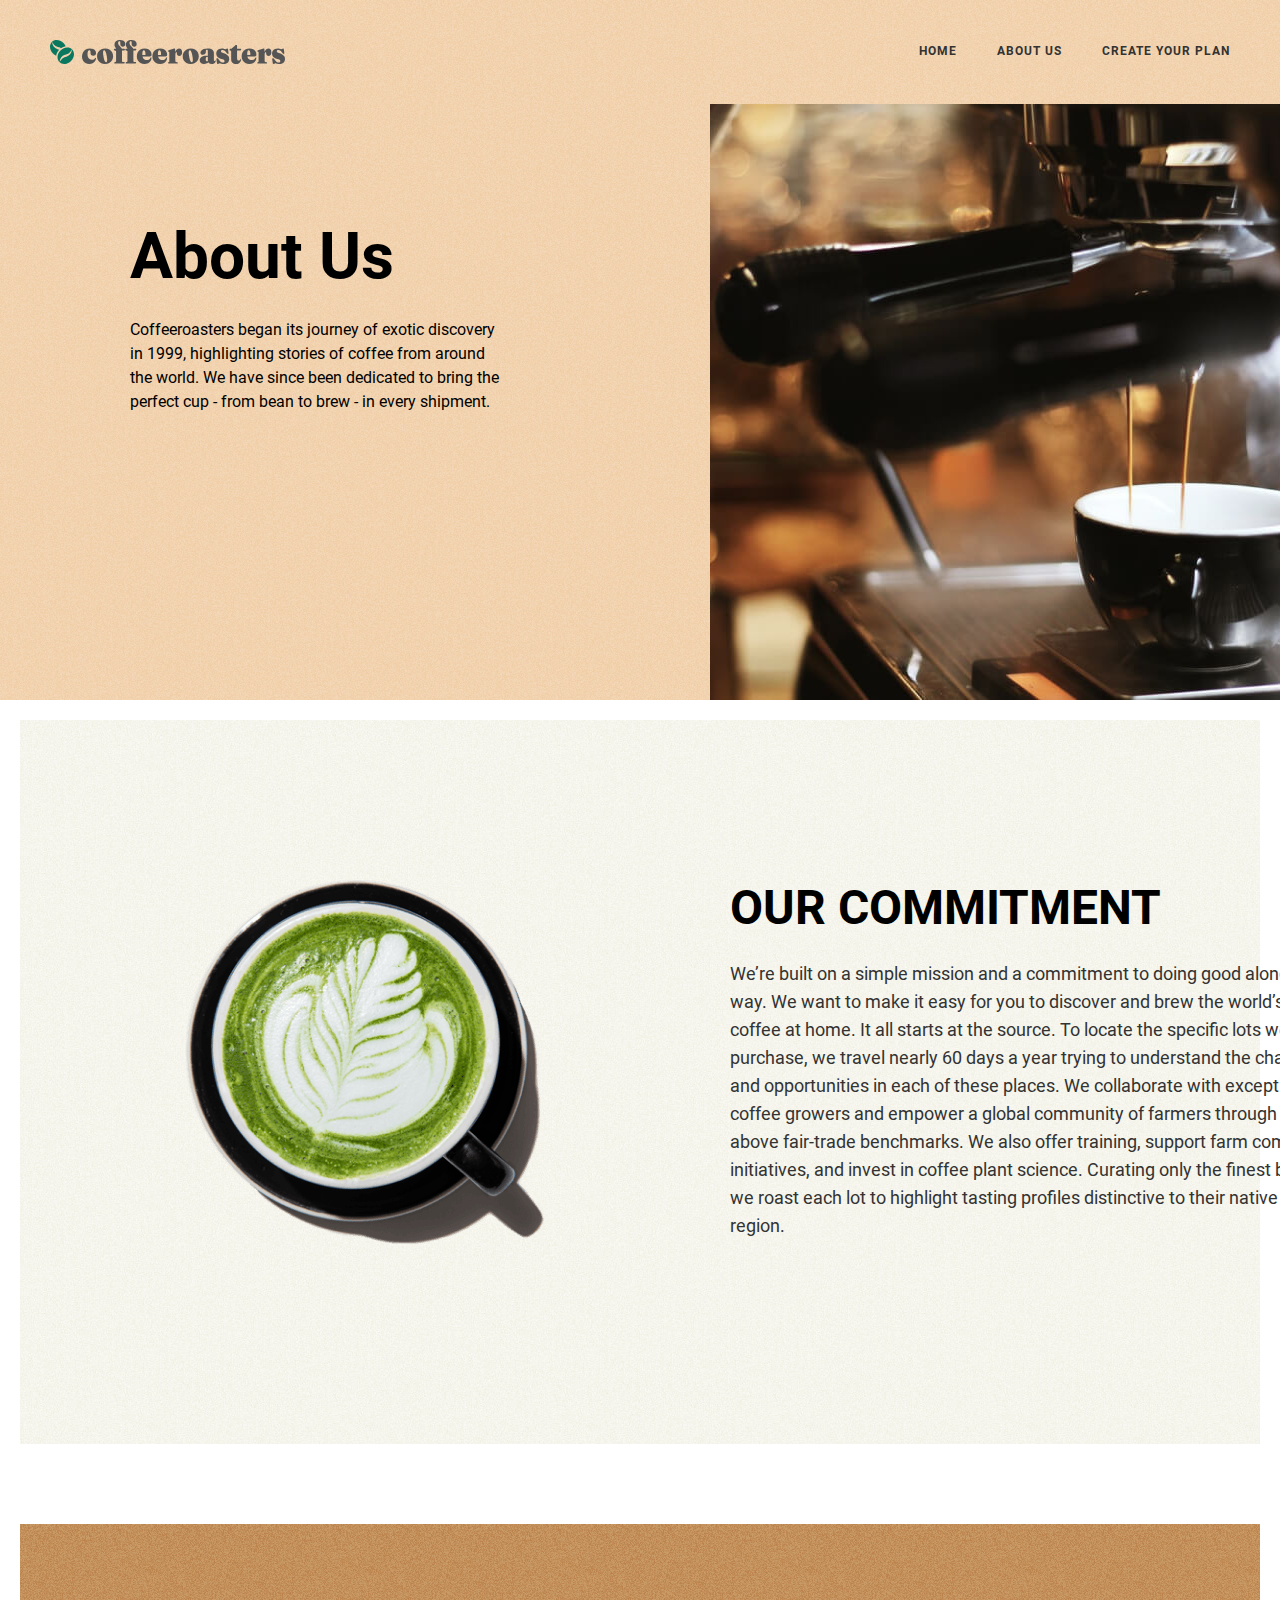
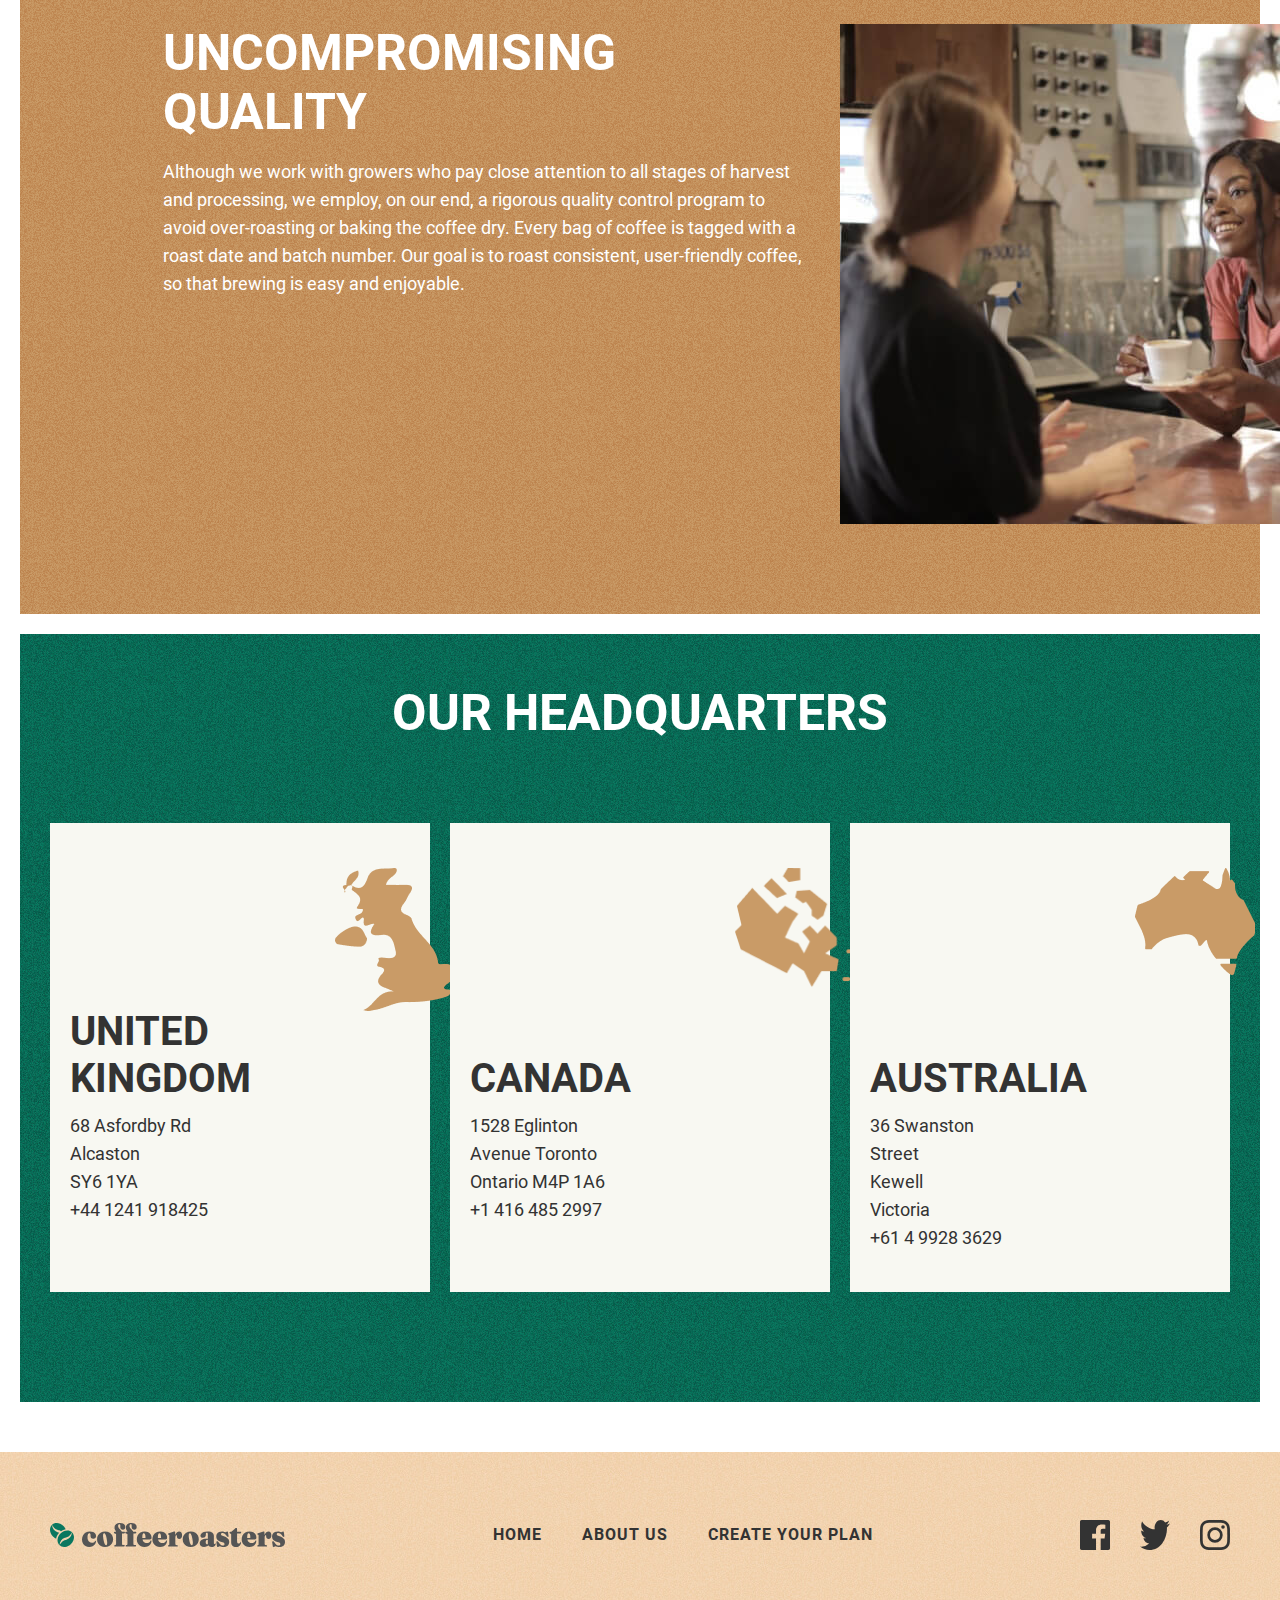
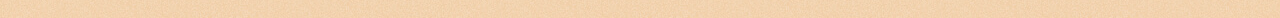
==== commit c7caaad5: "add style list create plan" ====
--- a/aboutus.html
+++ b/aboutus.html
@@ -21,8 +21,8 @@
                 <nav class="sitenav">
                     <ul class="sitenav-title-link-list">
                         <li class="sitenav-list"><a class="sitenav-link" href="index.html">HOME</a></li>
-                        <li class="sitenav-list"><a class="sitenav-link" href="#">ABOUT US</a></li>
-                        <li class="sitenav-list"><a class="sitenav-link" href="#">Create your plan</a></li>
+                        <li class="sitenav-list"><a class="sitenav-link" href="aboutus.html">ABOUT US</a></li>
+                        <li class="sitenav-list"><a class="sitenav-link" href="createplan.html">Create your plan</a></li>
                     </ul>
                 </nav>
             </div>
@@ -30,7 +30,7 @@
         <!-- FIRST-SECTION -->
         <section class="first-section">
             <div class="first-section-information container">
-                <div class="first-section-title">
+                <div class="first-section-title first-section-about-us">
                     <h2 class="first-section-heading">About Us</h2>
                     <p class="first-section-text first-section-text-two">Coffeeroasters began its journey of exotic discovery in 1999, highlighting stories of coffee from around the world. We have since been dedicated to bring the perfect cup - from bean to brew - in every shipment.</p>
                 </div>
@@ -40,7 +40,7 @@
     </div>
     
     <!-- OUR COMMITMENT -->
-    <main>
+    <main class="main-content">
         <div class="container">
             <div class="main-commitment">
                 <div class="our-commitment">
@@ -89,8 +89,8 @@
                         </li>
                     </ul>
                 </div>
-            </div>
-        </section>
+            </section>
+        </div>
     </div>
 </main>
 <!-- FOOTER -->
@@ -101,9 +101,9 @@
         </a>
         
         <ul class="site-footer-link-list">
-            <li class="site-footer-list"><a class="site-footer-link" href="#">HOME</a></li>
-            <li class="site-footer-list"><a class="site-footer-link" href="#">ABOUT US</a></li>
-            <li class="site-footer-list"><a class="site-footer-link" href="#">Create your plan</a></li>
+            <li class="site-footer-list"><a class="site-footer-link" href="index.html">HOME</a></li>
+            <li class="site-footer-list"><a class="site-footer-link" href="aboutus.html">ABOUT US</a></li>
+            <li class="site-footer-list"><a class="site-footer-link" href="createplan.html">Create your plan</a></li>
         </ul>
         <ul class="social-network">
             <li class="social-network-icon">
--- a/css/styles.css
+++ b/css/styles.css
@@ -7,6 +7,7 @@
     --color-main-links:#c99b67;
     --global-color:#F3D7B7;
     --section-link:#F8F8F2;
+    --color-hover: rgba(85, 85, 85, 1);
     --font:"Roboto", "Arial", sans-serif;
 }
 /* FONTS */
@@ -63,7 +64,6 @@
     font-weight: 400;
     font-size: 16px;
     line-height: 24px;
-    background-color: var(--color);
     color: var(--color-main-heading-text);
     font-family: var(--font);
 }
@@ -160,9 +160,12 @@
     text-decoration: none;
     white-space: nowrap;
     color: var(--color-main-heading-text);
+    border-bottom: 2px solid transparent;
+    transition: 0.3s ease;
 }
 
 .sitenav-link:hover {
+    color: var(--background-main-link);
     border-bottom: 2px solid var(--background-main-link);
 }
 
@@ -176,15 +179,23 @@
 .first-section-information {
     width: 1420px;
     display: flex;
-    justify-content: space-between;
-    padding-left: 100px;
-}
+    padding-left: 130px;
+}
+
+.first-section-wrapper {
+    margin-right: 116px;
+}
+
 .first-section-title {
     padding-top: 116px;
 }
 
-.first-section-wrapper {
-    margin-right: 116px;
+.first-section-about-us {
+    margin-right: 208px;
+}
+
+.main-text {
+    margin: 0;
 }
 
 .first-section-heading {
@@ -200,6 +211,9 @@
     margin: 0;
     margin-bottom: 34px;
     color: var(--color-heading);
+}
+.main-text {
+    margin-bottom: 0;
 }
 
 /* ABOUT-US */
@@ -225,11 +239,13 @@
     text-transform: uppercase;
     white-space: nowrap;
     transition: 0.5s ease;
+    border: 2px solid transparent;
 }
 
 .main-link:hover {
     color: var(--background-main-link);
     background-color: var(--color);
+    border: 2px solid var(--background-main-link);
 }
 
 .first-section-img {
@@ -407,74 +423,94 @@
     width: 626px;
 }
 
-
 /* THIRD-SUBSECTION-DATA */
 .how-work {
-    background-color:var(--background-main-link);
-    background-image: url("../img/3foon-bg.jpg");
     padding: 50px 30px;
     margin-bottom: 50px;
+    margin-top: 20px;
+    background-color: var(--background-main-link);
+    background-image: url("../img/3foon-bg.jpg");
+}
+
+.create-work {
+    padding: 0;
+    margin: 0;
+    margin-bottom: 20px;
+    padding: 80px 30px;
 }
 
 .choose-content-heading {
+    margin: 0;
     margin-bottom: 80px;
 }
 
-.how-work-boxes {
-    display: flex;
+.decoration {
+    display: flex;
+    margin: 0;
+    padding: 0;
+    margin-bottom: 20px;
     list-style: none;
-    margin: 0;
-    margin-bottom: 50px;
-    padding: 0;
-    counter-reset: how-work;
-}
-
-.how-work-box {
-    display: flex;
-    flex-direction: column;
-    margin-left: 20px;
-    counter-increment: how-work;
-}
-
-.how-work-box::before {
+    background-image: url("../img/Vector\ 5.png");
+    background-repeat: no-repeat;
+    background-position: center left;
+}
+
+.how-work-decoration {
     width: 60px;
     height: 60px;
-    background-color: #f8f8f2;
-    border: 4px solid #c99b67;
-    content: "";
-    margin-bottom: 20px;
-    display: block;
-
-}
-
-.how-work-box-content {
-    background-color: var(--section-link);
-    display: flex;
-    flex-direction: column;
-    flex-grow: 1;
-    padding: 20px 20px 40px;
-}
-
-.how-work-box-content::before {
-    content: "0" counter(how-work);
-    align-self: end;
+    background-color: var(--color);
+    border: 4px solid var(--color-main-links);
+}
+
+.how-work-decoration:not(:last-child) {
+    margin-right: 393px;
+}
+
+.how-work-boxes {
+    display: flex;
+    list-style: none;
+    margin: 0;
+    padding: 0;
+    margin-bottom: 60px;
+}
+
+.how-work-boxes-create {
+    margin: 0;
+}
+
+.how-work-box {
+    width: 433px;
+    background-color: var(--color);
+    padding: 20px 20px 40px 20px;
+}
+
+.how-work-box:not(:last-child) {
+    margin-right: 20px;
+}
+
+.how-work-number {
     font-size: 64px;
     line-height: 75px;
+    margin: 0;
+    padding-left: 328px;
     margin-bottom: 45px;
 }
 
 .how-work-box-content-heading {
-    width: 0;
-    font-weight: 500;
+    width: 265px;
     font-size: 40px;
-    line-height: 47px;
-    margin: 0;
-    margin-bottom: 10px; 
+    line-height: 47px; 
+    color: var(--color-main-heading-text);
+    margin: 0;
+    margin-bottom: 10px;
     text-transform: uppercase;
 }
 
 .how-work-box-content-text {
     margin: 0;
+    font-size: 18px;
+    line-height: 28px; 
+    color: var(--color-main-heading-text);
 }
 
 .how-work-link {
@@ -488,6 +524,7 @@
 .how-work-main-link:hover {
     color: #0A775F;
     background-color: var(--color);
+    border: 2px solid var(--global-color);
 }
 
 /* FOOTER */
@@ -544,6 +581,8 @@
     letter-spacing: 1px;
     text-transform: uppercase;
     color: var(--color-main-heading-text);
+    border-bottom: 2px solid transparent; 
+    transition: 0.3s ease;
 }
 
 .site-footer-link:hover {
@@ -579,38 +618,6 @@
 }
 
 /* RETINA-BG */
-@media
-only screen and (-webkit-min-device-pixel-ratio: 2),
-only screen and (   min--moz-device-pixel-ratio: 2),
-only screen and (     -o-min-device-pixel-ratio: 2/1),
-only screen and (        min-device-pixel-ratio: 2),
-only screen and (                min-resolution: 192dpi),
-only screen and (                min-resolution: 2dppx) { 
-.site-header {
-    background-image: url("../img/site-header-fon@2x.jpg");
-}   
-.sub-data {
-    background-image: url("../img/2fon-bg@2x.jpg");
-}
-.how-work {
-    background-image: url("../img/3foon-bg@2x.png");
-}
-.site-footer {
-    background-image: url("../img/footer-fon-bg@2x.jpg");
-}
-.main-info {
-    background-image: url("../img/main-content-fon-bg@2x.png");
-}
-.main-commitment {
-    background-image: url("../img/commitmentfon@2x.jpg");
-}
-.main-commitment {
-    background-image: url("../img/commitmentfon@2x.jpg");
-}
-.main-quality {
-    background-image: url("../img/fon-quality@2x.png");
-}
-}
 
 /* MAIN-COMMITMENT */
 .main-commitment {
@@ -650,8 +657,8 @@
 
 .main-heading-text-wrapper {
     margin-right: 38px;
-
-
+    
+    
 }
 
 .main-quality-heading {
@@ -671,7 +678,7 @@
 
 /* HOW-WORK-TWO */
 .how-work-box-two:not(:last-child) {
-margin-right: 20px;
+    margin-right: 20px;
 }
 
 .how-work-box-two {
@@ -679,22 +686,18 @@
     width: 433px;
     background-color: var(--section-link);
     padding: 45px 55px 40px 20px;
-    }
+}
 
 .how-work-box-content-one {
     margin-top: 140px;
-    margin-right: 60px;
-    
 }
 
 .how-work-box-content-two {
     margin-top: 187px;
-    margin-right: 60px;
 }
 
 .how-work-box-content-third {
     margin-top: 187px;
-    margin-right: 60px
 }
 
 .box-text {
@@ -715,4 +718,191 @@
 
 .how-work-box-img-australia {
     height: 107px;
+}
+/* MAIN-MENU */
+.main-menu {
+    display: flex;
+    padding: 0;
+    margin: 0;
+    margin-bottom: 50px;
+    padding: 50px 144px 50px 30px;
+    justify-content: space-between;
+    background-image: url("../img/commitmentfon.jpg");
+}
+
+.query-options-iteam {
+    margin-bottom: 60px;
+}
+
+.query-options-iteams {
+    width: 235px;
+    padding: 0;
+    margin: 0;
+    list-style: none;
+    margin-right: 364px;
+}
+
+.query-options-list:not(:last-child) {
+    margin-bottom: 34px;
+}
+
+.query-options-link {
+    font-weight: 500;
+    font-size: 28px;
+    line-height: 33px;
+    color: var(--color-heading);
+    text-decoration: none;
+    transition: 0.2s ease;
+    border-bottom: 3px dashed transparent;
+}
+
+.query-options-link:hover {
+    opacity: 0.9;
+    color:var(--color-hover);
+    border-bottom: 3px dashed var(--color-main-links);
+}
+
+/* MAIN-MENU-OPTIONS */
+.query-options-menu {
+margin-bottom: 50px;
+}
+
+.query-options-list {
+    display: flex;
+    justify-content: space-between;
+    align-items: center;
+    margin: 0;
+    padding: 0;
+}
+
+.query-options-heading {
+    font-weight: 700;
+    font-size: 40px;
+    line-height: 47px;
+    margin: 0;
+    color: var(--color-heading);
+}
+
+.queryr-options-button {
+    width: 40px;
+    height: 40px;
+    border: none;
+    padding: 0;
+    margin: 0;
+    background-image: url("../img/u_angle-down.svg");
+    background-repeat: no-repeat;
+    background-size: contain;
+}
+
+.main-variants {
+    max-width: 660px;
+    display: flex;
+    align-items: center;
+    justify-content: space-between;
+}
+
+.main-variants-wrapper:not(:last-child) {
+    margin-right: 18px;
+}
+
+.main-variants-wrapper {
+    width: 208px;
+    height: 220px;
+    background-color: rgba(10, 119, 95, 0.2);
+    padding: 30px 12px 80px 16px;
+    transition: 0.4s ease;
+}
+
+.main-variants-wrapper:hover {
+    background-color: #0A775F;
+    color: #fff;
+}
+
+.main-variants-heading {
+    font-weight: 500;
+    font-size: 24px;
+    line-height: 28px;
+    margin: 0;
+    margin-bottom: 10px;
+}
+
+.main-variants-text {
+    font-size: 18px;
+    line-height: 24px;
+    margin: 0;
+}
+
+/* MINI-FOOTER */
+.mini-footer {
+    padding: 40px 22px;
+    margin-bottom: 20px;
+    background-color: var(--color-main-links);
+}
+
+.mini-footer-heading {
+    font-size: 16px;
+    line-height: 19px;
+    text-transform: uppercase;
+    color: var(--color);
+    margin: 0;
+    margin-bottom: 14px;
+}
+
+.mini-footer-text {
+    font-weight: 500;
+    font-size: 24px;
+    line-height: 34px;
+    margin: 0;
+    color: var(--color);
+}
+
+.text-color {
+    color: var(--color-heading);
+}
+
+.create-link-wrapper{
+    display: flex;
+    flex-direction: column;
+}
+.create-link {
+    align-self: flex-end;
+}
+
+.create-link:hover {
+    background-color: var(--color);
+    color: var(--color-heading);
+    border: 2px solid var(--color-main-links);
+}
+
+@media
+only screen and (-webkit-min-device-pixel-ratio: 2),
+only screen and (   min--moz-device-pixel-ratio: 2),
+only screen and (     -o-min-device-pixel-ratio: 2/1),
+only screen and (        min-device-pixel-ratio: 2),
+only screen and (                min-resolution: 192dpi),
+only screen and (                min-resolution: 2dppx) { 
+    .site-header {
+        background-image: url("../img/site-header-fon@2x.jpg");
+    }   
+    .sub-data {
+        background-image: url("../img/2fon-bg@2x.jpg");
+    }
+    .how-work {
+        background-image: url("../img/3foon-bg@2x.png");
+    }
+    .site-footer {
+        background-image: url("../img/footer-fon-bg@2x.jpg");
+    }
+    .main-info {
+        background-image: url("../img/main-content-fon-bg@2x.png");
+    }
+    .main-commitment {
+        background-image: url("../img/commitmentfon@2x.jpg");
+    }
+    .main-commitment {
+        background-image: url("../img/commitmentfon@2x.jpg");
+    }
+    .main-quality {
+        background-image: url("../img/fon-quality@2x.png");
+    }
 }